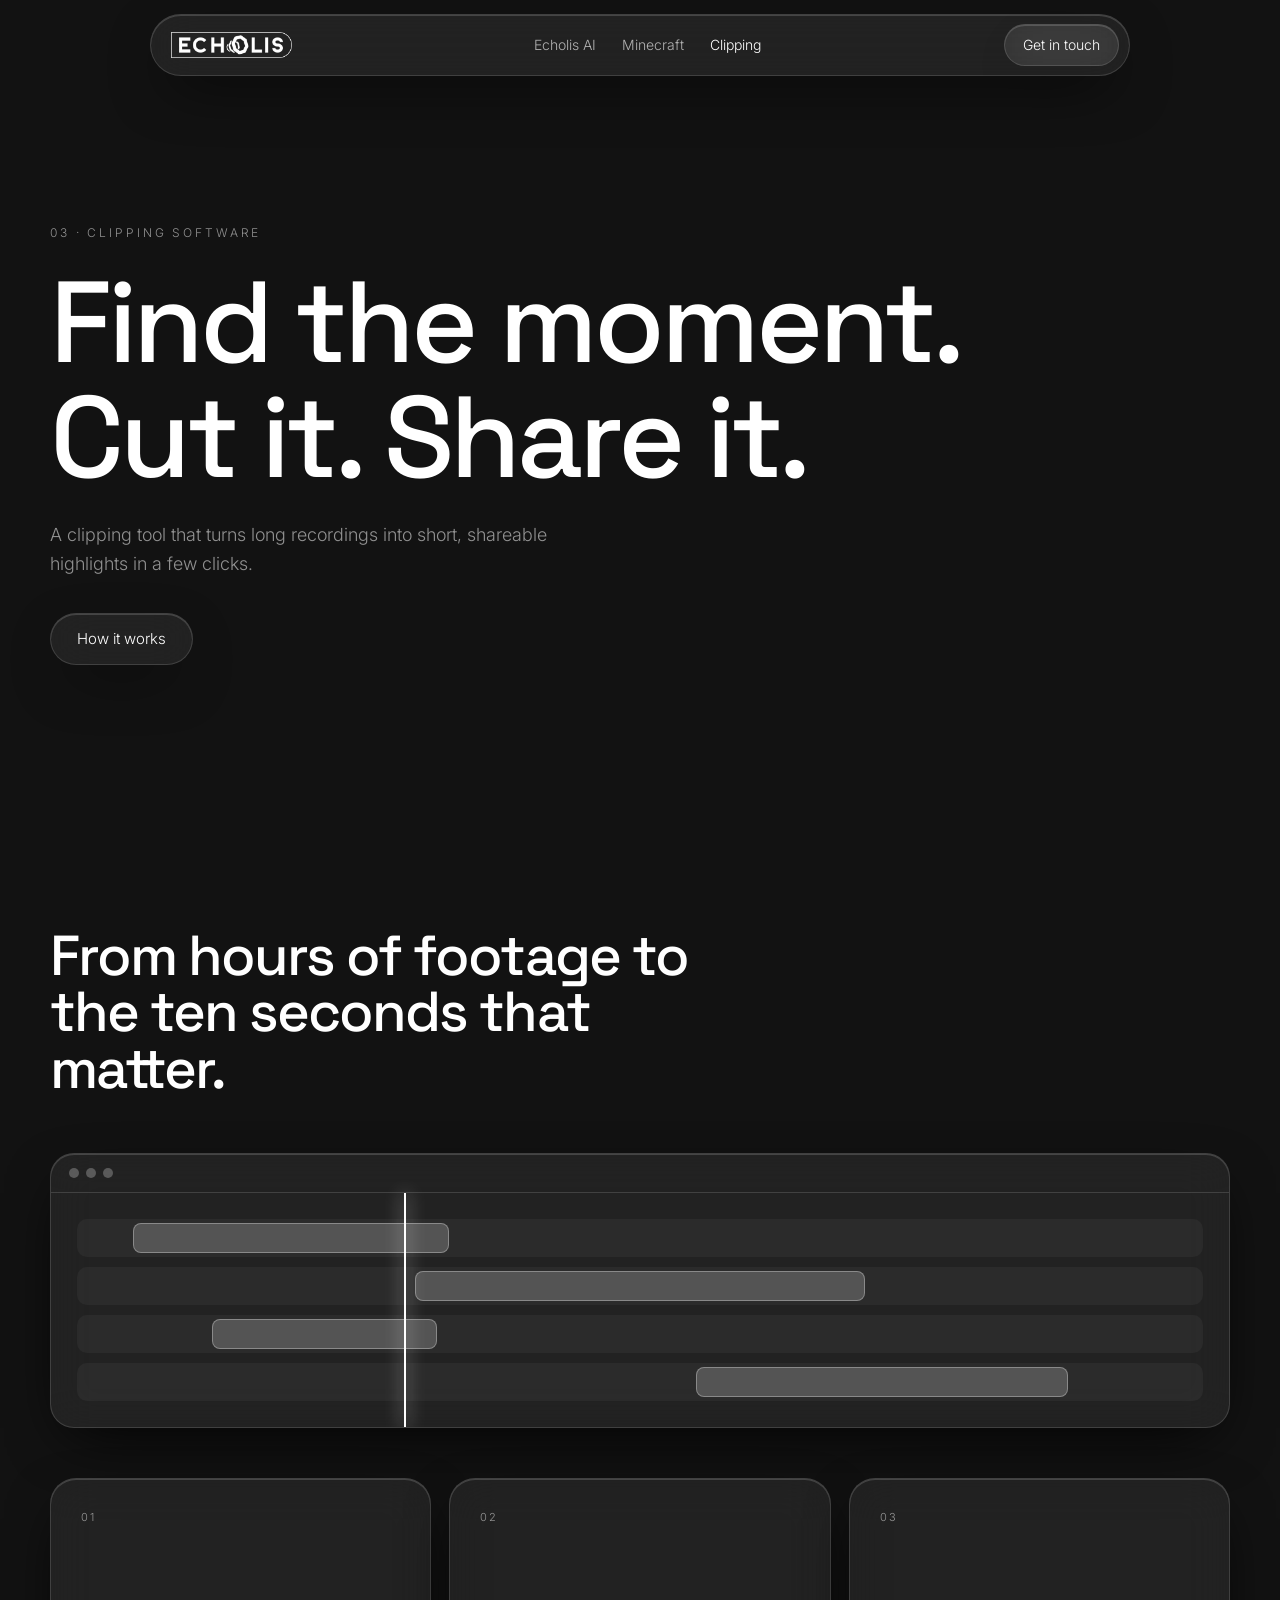
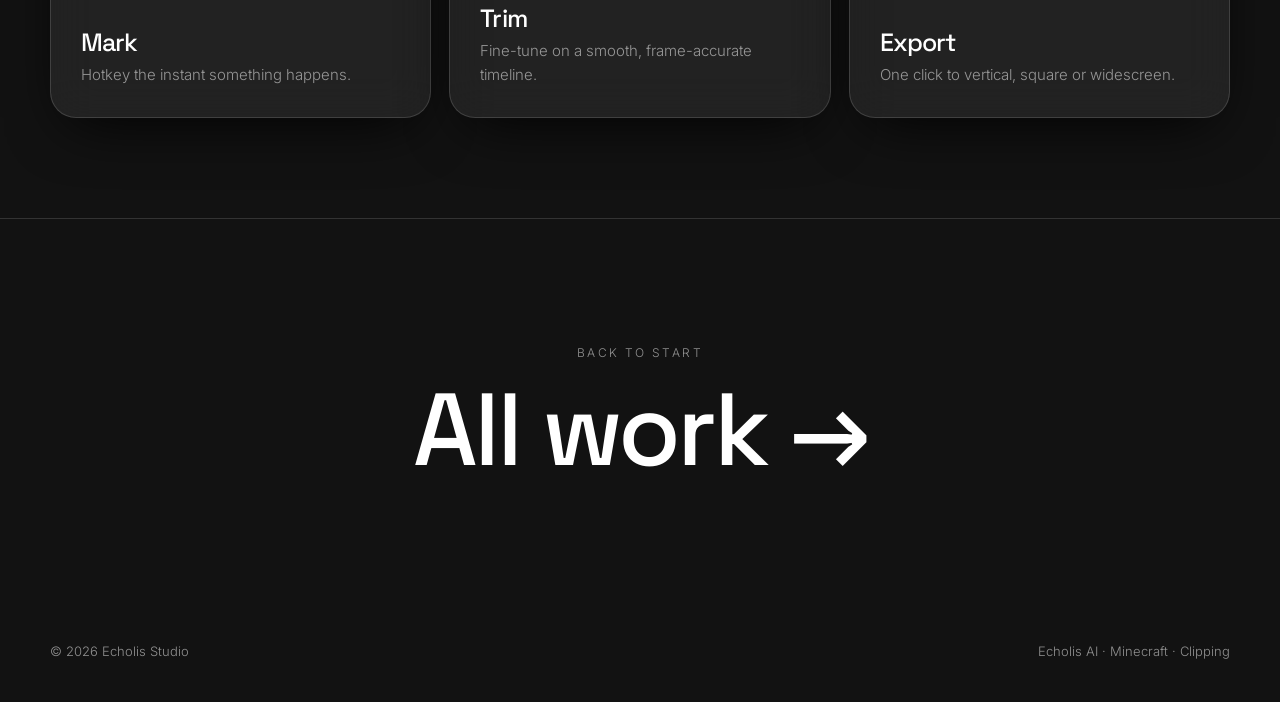
==== clipping.html @ 5224622c "my website" ====
<!DOCTYPE html><html lang="en"><head><meta charset="utf-8"><meta name="viewport" content="width=device-width,initial-scale=1">
<title>Clipping - Echolis Studio</title><link rel="icon" href="assets/logo-mark.png">
<link href="https://fonts.googleapis.com/css2?family=Space+Grotesk:wght@400;500;700&family=Inter:wght@300;400&display=swap" rel="stylesheet">
<link rel="stylesheet" href="style.css"></head><body>
<div class="bg"></div><div class="bg2"></div><div id="halo"></div>
<nav class="nav glass"><a class="lg" href="index.html"><img src="assets/logo-text.png" alt="Echolis"></a><ul><li><a href="echolis-ai.html">Echolis AI</a></li><li><a href="minecraft.html">Minecraft</a></li><li><a href="clipping.html" class=on>Clipping</a></li></ul><a class="btn glass sm" href="mailto:hello@echolis.studio">Get in touch</a></nav>
<header class="hero"><div class="curtain"></div><div class="wrap"><div class="eyebrow rise">03 &middot; Clipping software</div><h1 class="rise" style="--d:.15s">Find the moment.<br>Cut it. Share it.</h1><p class="rise" style="--d:.3s">A clipping tool that turns long recordings into short, shareable highlights in a few clicks.</p><a class="btn glass" href="#how">How it works</a></div></header>
<section class="sec" id="how"><div class="wrap"><div class="reveal"><h2>From hours of footage to the ten seconds that matter.</h2></div>
<div class="mock glass reveal"><div class="bar"><i></i><i></i><i></i></div><div class="tl" style="position:relative"><div><span style="left:5%;width:28%;--s:30px"></span></div><div><span style="left:30%;width:40%;--s:-24px"></span></div><div><span style="left:12%;width:20%;--s:60px"></span></div><div><span style="left:55%;width:33%;--s:-40px"></span></div><i class="ph"></i></div></div>
<div class="grid"><article class="card glass reveal"><span class="tag">01</span><div><h3>Mark</h3><p>Hotkey the instant something happens.</p></div></article>
<article class="card glass reveal"><span class="tag">02</span><div><h3>Trim</h3><p>Fine-tune on a smooth, frame-accurate timeline.</p></div></article>
<article class="card glass reveal"><span class="tag">03</span><div><h3>Export</h3><p>One click to vertical, square or widescreen.</p></div></article></div></div></section><a class="next" href="index.html"><small>Back to start</small><h2>All work &rarr;</h2></a>
<footer><div class="wrap"><span>&copy; 2026 Echolis Studio</span><span>Echolis AI &middot; Minecraft &middot; Clipping</span></div></footer>
<script src="script.js"></script></body></html>
---- style.css ----
/* Echolis Studio - shared styles. Glass = translucent fill + blur + 1px light border. */
:root{--bg:#121212;--ink:#fff;--dim:rgba(229,229,229,.6);--glass:rgba(255,255,255,.07);--edge:rgba(255,255,255,.14);--ease:cubic-bezier(.2,.8,.2,1);--blur:22px;
--display:'Space Grotesk',system-ui,sans-serif;--body:'Inter',system-ui,sans-serif}
*{box-sizing:border-box}html{scroll-behavior:smooth;background:var(--bg)}
body{margin:0;background:var(--bg);color:var(--ink);font:300 16px/1.6 var(--body);overflow-x:hidden;animation:pg .8s var(--ease)}
@keyframes pg{from{opacity:0;transform:scale(.985)}}
body.leaving{opacity:0;transform:scale(1.01);transition:.45s var(--ease)}
a{color:inherit;text-decoration:none}h1,h2,h3{font-family:var(--display);font-weight:500;letter-spacing:-.035em;line-height:1;margin:0}
.wrap{width:min(1180px,100% - 48px);margin:auto}
/* BACKGROUNDS: your liquid image drifts slowly (Ken Burns); darkened by overlay so white type stays crisp */
.bg{position:fixed;inset:-6%;z-index:-2;background:url(assets/bg-liquid.jpg) center/cover;filter:grayscale(1) brightness(.34) contrast(1.15);animation:drift 38s ease-in-out infinite alternate}
@keyframes drift{to{transform:scale(1.14) translate(-2.5%,1.5%) rotate(1.2deg)}}
.bg2{position:fixed;inset:0;z-index:-1;background:radial-gradient(70% 55% at 50% 0%,transparent,rgba(18,18,18,.75)),linear-gradient(transparent 55%,var(--bg))}
/* curtain image: used as a parallax panel behind project heroes */
.curtain{position:absolute;inset:0;background:url(assets/bg-curtain.jpg) center/cover;filter:brightness(.42);transform:translateY(var(--py,0px)) scale(1.15);z-index:-1;mask-image:linear-gradient(#000 60%,transparent)}
.glass{background:var(--glass);border:1px solid var(--edge);box-shadow:0 20px 60px -20px #000,inset 0 1px 0 rgba(255,255,255,.16);backdrop-filter:blur(var(--blur)) saturate(140%);-webkit-backdrop-filter:blur(var(--blur)) saturate(140%)}
.nav{position:fixed;z-index:50;top:14px;left:50%;transform:translateX(-50%);width:min(980px,100% - 24px);border-radius:999px;display:flex;align-items:center;justify-content:space-between;padding:9px 10px 9px 20px;transition:width .7s var(--ease)}
.nav.compact{width:min(560px,100% - 24px)}
.nav img{height:26px;display:block;transition:transform .6s var(--ease)}.nav a.lg:hover img{transform:scale(1.1) rotate(-6deg)}
.nav ul{display:flex;gap:26px;list-style:none;margin:0;padding:0;font-size:14px}.nav ul a{opacity:.65;transition:.3s}.nav ul a:hover,.nav ul a.on{opacity:1}
.btn{display:inline-flex;gap:10px;align-items:center;padding:13px 26px;border-radius:999px;font-size:15px;position:relative;overflow:hidden;transition:transform .45s var(--ease),background .4s,border-color .4s}
.btn::before{content:"";position:absolute;inset:0;background:linear-gradient(110deg,transparent 30%,rgba(255,255,255,.28) 50%,transparent 70%);transform:translateX(-120%);transition:transform .8s var(--ease)}
.btn:hover{transform:scale(1.045);background:rgba(255,255,255,.14);border-color:rgba(255,255,255,.4)}.btn:hover::before{transform:translateX(120%)}.btn.sm{padding:9px 18px;font-size:14px}
.hero{min-height:92svh;display:flex;align-items:flex-end;padding:140px 0 80px;position:relative;overflow:hidden}
.eyebrow{font-size:12px;letter-spacing:.24em;text-transform:uppercase;color:var(--dim);margin-bottom:22px}
.hero h1{font-size:clamp(48px,9vw,132px)}.hero p{max-width:520px;color:var(--dim);font-size:18px;margin:26px 0 34px}
.rise{opacity:0;transform:translateY(26px);animation:rise 1.1s var(--ease) forwards;animation-delay:var(--d,0s)}@keyframes rise{to{opacity:1;transform:none}}
.reveal{opacity:0;transform:translateY(44px);transition:1s var(--ease)}.reveal.in{opacity:1;transform:none}
.sec{padding:100px 0}.sec h2{font-size:clamp(32px,4.4vw,60px);max-width:720px}.lead{color:var(--dim);max-width:520px;margin:20px 0 0}
/* index: big chapter rows */
.row{display:grid;grid-template-columns:90px 1fr auto;align-items:center;gap:24px;padding:38px 8px;border-top:1px solid var(--edge);transition:padding .6s var(--ease),background .4s}
.row:last-child{border-bottom:1px solid var(--edge)}.row:hover{padding-left:30px;background:rgba(255,255,255,.05)}
.row b{font:400 13px var(--display);letter-spacing:.2em;color:var(--dim)}.row h3{font-size:clamp(30px,5vw,68px)}.row span{color:var(--dim);font-size:14px;max-width:260px;text-align:right}
.row i{font-style:normal;transition:transform .5s var(--ease);display:inline-block;margin-left:14px}.row:hover i{transform:translateX(10px)}
.grid{display:grid;grid-template-columns:repeat(12,1fr);gap:18px;margin-top:50px}
.card{grid-column:span 4;border-radius:26px;padding:30px;min-height:240px;display:flex;flex-direction:column;justify-content:space-between;transition:transform .35s var(--ease),border-color .4s;position:relative;overflow:hidden}
.card.w6{grid-column:span 6}.card.w8{grid-column:span 8}.card:hover{border-color:rgba(255,255,255,.32)}
.card::after{content:"";position:absolute;inset:0;background:radial-gradient(260px circle at var(--mx,50%) var(--my,0),rgba(255,255,255,.13),transparent 60%);opacity:0;transition:.4s;pointer-events:none}.card:hover::after{opacity:1}
.card h3{font-size:25px;margin-bottom:8px}.card p{margin:0;color:var(--dim);font-size:15px}.tag{font-size:11px;letter-spacing:.18em;text-transform:uppercase;color:var(--dim)}
.pill{display:inline-block;padding:5px 12px;border-radius:99px;border:1px solid var(--edge);font-size:12px;margin:14px 6px 0 0;color:var(--dim)}
/* mock windows */
.mock{border-radius:24px;overflow:hidden;margin-top:56px}.mock .bar{display:flex;gap:7px;padding:14px 18px;border-bottom:1px solid var(--edge)}.mock .bar i{width:10px;height:10px;border-radius:50%;background:rgba(255,255,255,.25)}
.eq{display:flex;gap:7px;align-items:center;justify-content:center;height:140px}.eq b{width:8px;border-radius:6px;background:#fff;height:20%;animation:eq 1.5s ease-in-out infinite}@keyframes eq{50%{height:100%}}
.orb{width:210px;height:210px;border-radius:50%;margin:50px auto;position:relative;background:radial-gradient(circle at 35% 30%,#fff,#777 40%,#111 75%);box-shadow:0 0 90px rgba(255,255,255,.25);animation:pulse 4s ease-in-out infinite}
.orb::before,.orb::after{content:"";position:absolute;inset:-18px;border-radius:50%;border:1px solid rgba(255,255,255,.25);animation:ring 4s linear infinite}.orb::after{inset:-40px;animation-delay:-2s;opacity:.6}
@keyframes pulse{50%{transform:scale(1.06)}}@keyframes ring{to{transform:rotate(360deg) scale(1.04)}}
.tl{padding:26px;display:grid;gap:10px}.tl div{height:38px;border-radius:10px;position:relative;background:rgba(255,255,255,.04)}
.tl span{position:absolute;top:4px;bottom:4px;border-radius:8px;background:rgba(255,255,255,.2);border:1px solid rgba(255,255,255,.3);animation:slide 6s ease-in-out infinite alternate}@keyframes slide{to{transform:translateX(var(--s,20px))}}
.ph{position:absolute;top:0;bottom:0;width:2px;background:#fff;left:30%;box-shadow:0 0 18px #fff;animation:ph 7s linear infinite}@keyframes ph{from{left:2%}to{left:96%}}
.next{display:block;text-align:center;padding:120px 0;border-top:1px solid var(--edge)}.next small{color:var(--dim);letter-spacing:.2em;text-transform:uppercase;font-size:12px}.next h2{font-size:clamp(40px,8vw,120px);margin-top:14px;transition:letter-spacing .7s var(--ease)}.next:hover h2{letter-spacing:-.01em}
footer{padding:40px 0;color:var(--dim);font-size:13px}footer .wrap{display:flex;justify-content:space-between}
#halo{position:fixed;left:0;top:0;width:340px;height:340px;margin:-170px 0 0 -170px;border-radius:50%;pointer-events:none;z-index:-1;background:radial-gradient(circle,rgba(255,255,255,.12),transparent 65%)}
@media(max-width:800px){.nav ul{display:none}.row{grid-template-columns:50px 1fr}.row span{display:none}.card,.card.w6,.card.w8{grid-column:span 12}}
@media(prefers-reduced-motion:reduce){*{animation:none!important;transition:none!important}.rise,.reveal{opacity:1;transform:none}}
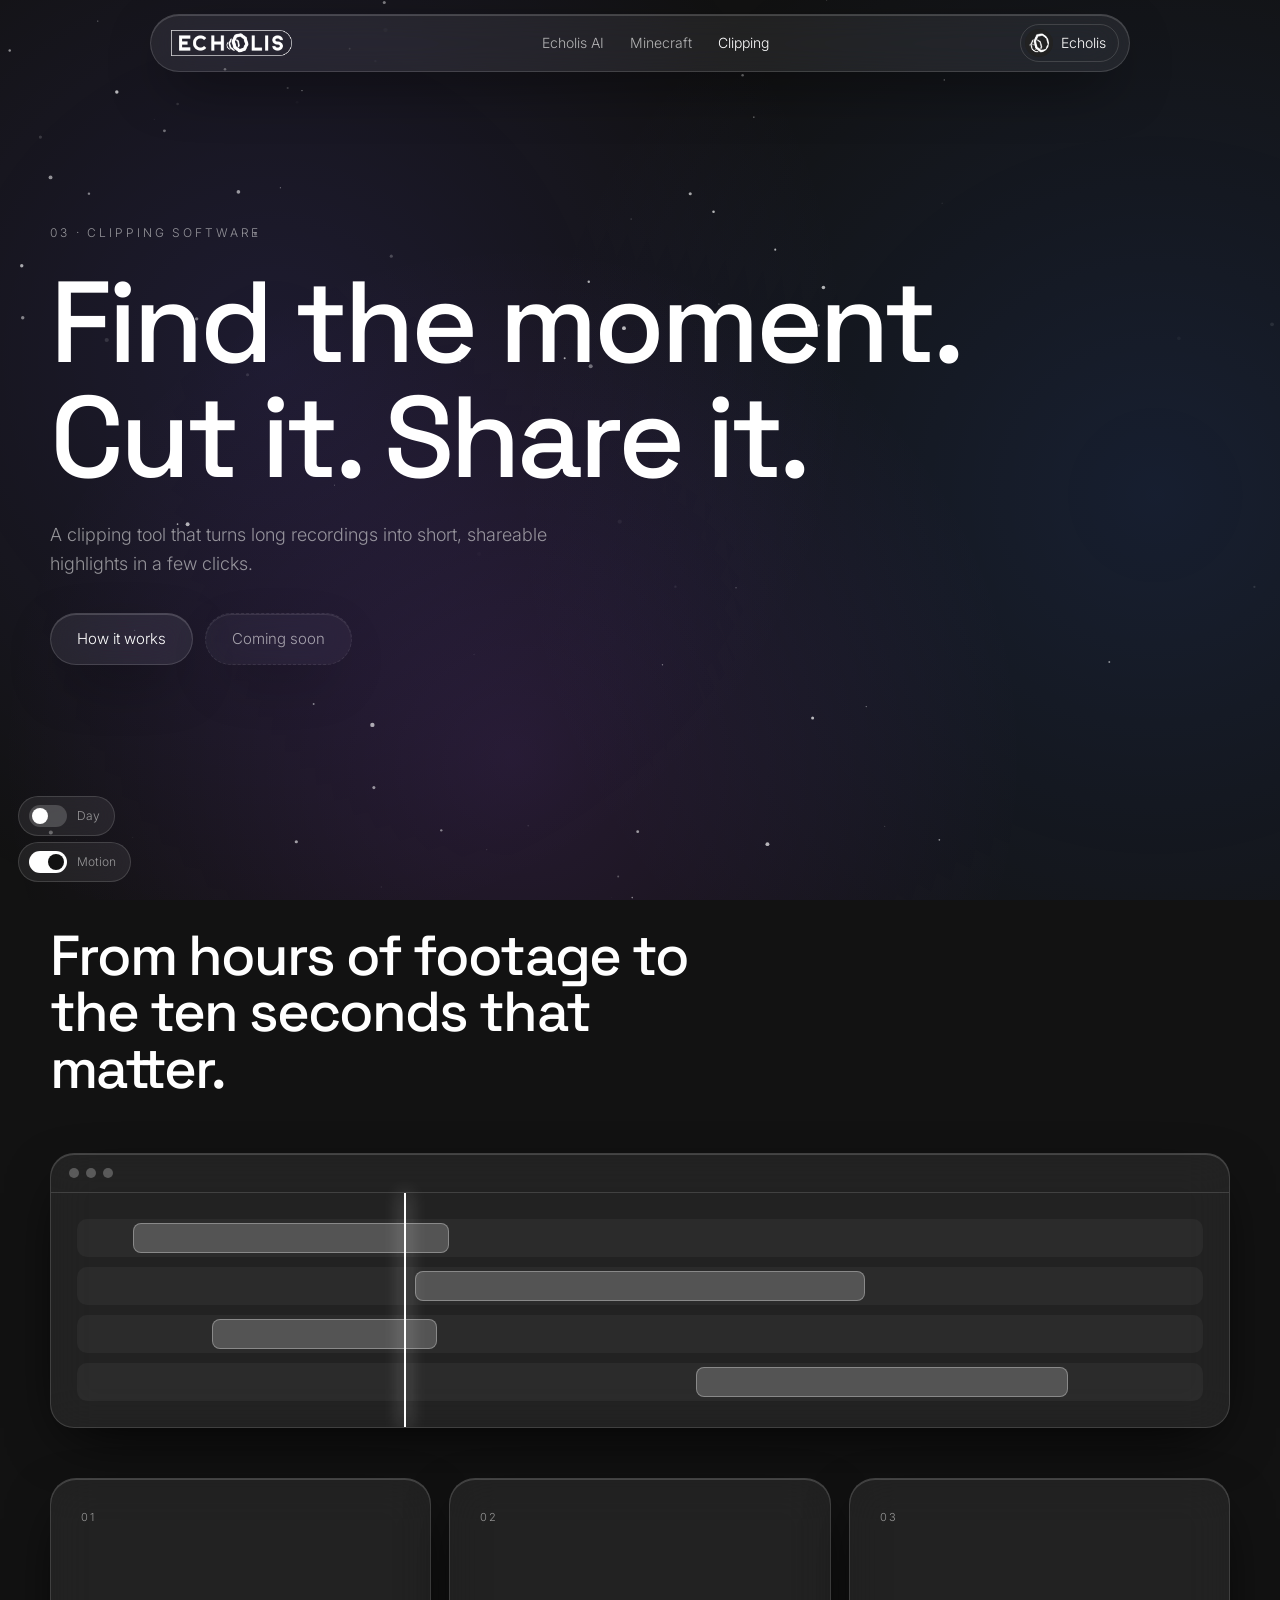
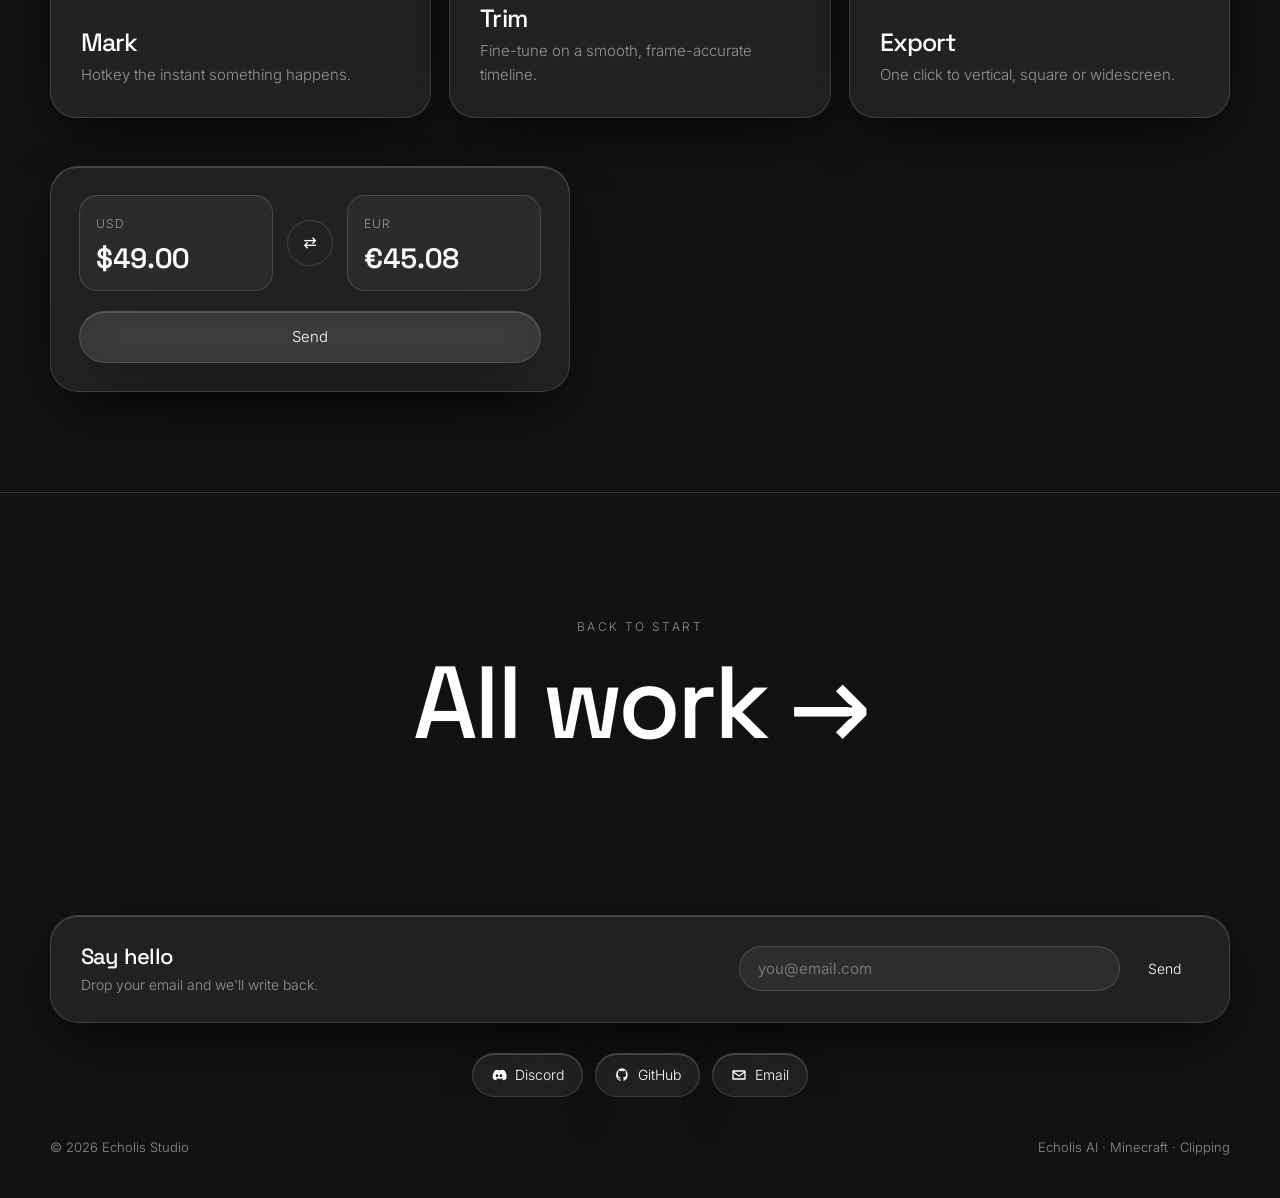
==== commit 5a3c020f: "Reworked website" ====
--- a/clipping.html
+++ b/clipping.html
@@ -1,14 +1,14 @@
-<!DOCTYPE html><html lang="en"><head><meta charset="utf-8"><meta name="viewport" content="width=device-width,initial-scale=1">
+<!DOCTYPE html><html lang="en"><head><script>try{document.documentElement.dataset.theme=localStorage.getItem("ec-theme")||"night"}catch(e){document.documentElement.dataset.theme="night"}</script><meta charset="utf-8"><meta name="viewport" content="width=device-width,initial-scale=1">
 <title>Clipping - Echolis Studio</title><link rel="icon" href="assets/logo-mark.png">
 <link href="https://fonts.googleapis.com/css2?family=Space+Grotesk:wght@400;500;700&family=Inter:wght@300;400&display=swap" rel="stylesheet">
-<link rel="stylesheet" href="style.css"></head><body>
-<div class="bg"></div><div class="bg2"></div><div id="halo"></div>
-<nav class="nav glass"><a class="lg" href="index.html"><img src="assets/logo-text.png" alt="Echolis"></a><ul><li><a href="echolis-ai.html">Echolis AI</a></li><li><a href="minecraft.html">Minecraft</a></li><li><a href="clipping.html" class=on>Clipping</a></li></ul><a class="btn glass sm" href="mailto:hello@echolis.studio">Get in touch</a></nav>
-<header class="hero"><div class="curtain"></div><div class="wrap"><div class="eyebrow rise">03 &middot; Clipping software</div><h1 class="rise" style="--d:.15s">Find the moment.<br>Cut it. Share it.</h1><p class="rise" style="--d:.3s">A clipping tool that turns long recordings into short, shareable highlights in a few clicks.</p><a class="btn glass" href="#how">How it works</a></div></header>
+<link rel="stylesheet" href="style.css"><link rel="stylesheet" href="components.css"></head><body>
+<div class="bg"></div><div class="bg2"></div><div id="halo"></div><canvas id="fx"></canvas>
+<nav class="nav glass"><a class="lg" href="index.html"><img src="assets/logo-text.png" alt="Echolis"></a><ul><li><a href="echolis-ai.html">Echolis AI</a></li><li><a href="minecraft.html">Minecraft</a></li><li><a href="clipping.html" class=on>Clipping</a></li></ul><div class="pd"><button class="glass" aria-haspopup="true"><img src="assets/logo-mark.png" alt=""><span>Echolis</span></button><div class="menu glass"><small>Studio</small><a href="echolis-ai.html">Echolis AI <i>&rarr;</i></a><a href="minecraft.html">Mods &amp; Plugins <i>&rarr;</i></a><a href="clipping.html">Clipping <i>&rarr;</i></a><a href="mailto:hello@echolis.studio">Get in touch <i>&rarr;</i></a></div></div></nav>
+<header class="hero"><div class="curtain"></div><div class="wrap"><div class="eyebrow rise">03 &middot; Clipping software</div><h1 class="rise" style="--d:.15s">Find the moment.<br>Cut it. Share it.</h1><p class="rise" style="--d:.3s">A clipping tool that turns long recordings into short, shareable highlights in a few clicks.</p><a class="btn glass" href="#how">How it works</a><span class="btn glass soon">Coming soon</span></div></header>
 <section class="sec" id="how"><div class="wrap"><div class="reveal"><h2>From hours of footage to the ten seconds that matter.</h2></div>
 <div class="mock glass reveal"><div class="bar"><i></i><i></i><i></i></div><div class="tl" style="position:relative"><div><span style="left:5%;width:28%;--s:30px"></span></div><div><span style="left:30%;width:40%;--s:-24px"></span></div><div><span style="left:12%;width:20%;--s:60px"></span></div><div><span style="left:55%;width:33%;--s:-40px"></span></div><i class="ph"></i></div></div>
 <div class="grid"><article class="card glass reveal"><span class="tag">01</span><div><h3>Mark</h3><p>Hotkey the instant something happens.</p></div></article>
 <article class="card glass reveal"><span class="tag">02</span><div><h3>Trim</h3><p>Fine-tune on a smooth, frame-accurate timeline.</p></div></article>
-<article class="card glass reveal"><span class="tag">03</span><div><h3>Export</h3><p>One click to vertical, square or widescreen.</p></div></article></div></div></section><a class="next" href="index.html"><small>Back to start</small><h2>All work &rarr;</h2></a>
-<footer><div class="wrap"><span>&copy; 2026 Echolis Studio</span><span>Echolis AI &middot; Minecraft &middot; Clipping</span></div></footer>
-<script src="script.js"></script></body></html>+<article class="card glass reveal"><span class="tag">03</span><div><h3>Export</h3><p>One click to vertical, square or widescreen.</p></div></article></div><div class="xfer glass reveal"><div class="row2"><div class="box"><small id="ca">USD</small><b id="a">$0.00</b></div><button class="sw2" aria-label="Swap">&#8644;</button><div class="box"><small id="cb">EUR</small><b id="b">€0.00</b></div></div><a class="btn glass" href="javascript:void 0">Send</a></div></div></section><a class="next" href="index.html"><small>Back to start</small><h2>All work &rarr;</h2></a>
+<section class="mail wrap reveal"><div class="mailbox glass"><div><h3>Say hello</h3><p>Drop your email and we'll write back.</p></div><form id="mf"><input type="email" required placeholder="you@email.com" aria-label="Your email"><button class="btn glass sm">Send</button></form></div></section><div class="socials wrap"><a class="sb glass" href="https://discord.gg/vmqwFnN8Vz" target="_blank" rel="noopener"><svg viewBox="0 0 24 24"><path d="M20 5a17 17 0 0 0-4-1l-.5 1a15 15 0 0 0-5 0L10 4a17 17 0 0 0-4 1C3 9 2 14 3 18a17 17 0 0 0 5 2l1-2a10 10 0 0 1-2-1l.5-.5c3.800 1.700 7.700 1.700 11 0l.5.5a10 10 0 0 1-2 1l1 2a17 17 0 0 0 5-2c1-5 0-9-3-13zM9 15c-1 0-2-1-2-2s1-2 2-2 2 1 2 2-1 2-2 2zm6 0c-1 0-2-1-2-2s1-2 2-2 2 1 2 2-1 2-2 2z"/></svg>Discord</a><a class="sb glass" href="https://github.com/echolisapp" target="_blank" rel="noopener"><svg viewBox="0 0 24 24"><path d="M12 2a10 10 0 0 0-3 19c.5 0 .7-.2.7-.5v-2c-2.800.6-3.400-1.200-3.400-1.200-.5-1.100-1.100-1.400-1.100-1.400-.9-.6.1-.6.1-.6 1 .1 1.500 1 1.500 1 .9 1.500 2.300 1.100 2.800.8.1-.6.3-1.100.6-1.300-2.200-.3-4.600-1.100-4.600-5 0-1.100.4-2 1-2.700-.1-.3-.4-1.300.1-2.700 0 0 .8-.3 2.700 1a9 9 0 0 1 5 0c1.900-1.300 2.700-1 2.700-1 .5 1.400.2 2.400.1 2.700.6.700 1 1.600 1 2.700 0 3.900-2.400 4.700-4.600 5 .4.300.7.900.7 1.800v2.700c0 .3.200.6.700.5A10 10 0 0 0 12 2z"/></svg>GitHub</a><a class="sb glass" href="mailto:hello@echolis.studio"><svg viewBox="0 0 24 24"><path d="M3 5h18a1 1 0 0 1 1 1v12a1 1 0 0 1-1 1H3a1 1 0 0 1-1-1V6a1 1 0 0 1 1-1zm1.500 2L12 12.500 19.500 7zM4 9v8h16V9l-8 5.500z"/></svg>Email</a></div><footer><div class="wrap"><span>&copy; 2026 Echolis Studio</span><span>Echolis AI &middot; Minecraft &middot; Clipping</span></div></footer>
+<div class="sw th" role="switch" aria-checked="false" tabindex="0" onkeydown="if(event.key===' '||event.key==='Enter'){event.preventDefault();this.click()}"><i></i>Day</div><div class="sw" role="switch" aria-checked="true" tabindex="0" onkeydown="if(event.key===' '||event.key==='Enter'){event.preventDefault();this.click()}"><i></i>Motion</div><script src="script.js"></script><script src="components.js"></script></body></html>
--- a/components.css
+++ b/components.css
@@ -0,0 +1,72 @@
+/* Echolis components: bento, dynamic text, glitch, social, switch, profile dropdown, transfer */
+.bento{display:grid;grid-template-columns:repeat(4,1fr);grid-auto-rows:170px;gap:16px;margin-top:48px}
+.bt{position:relative;overflow:hidden;border-radius:24px;padding:24px;display:flex;flex-direction:column;justify-content:flex-end;transition:transform .5s var(--ease),border-color .4s}
+.bt:hover{transform:translateY(-6px);border-color:rgba(255,255,255,.4)}
+.bt::after{content:"";position:absolute;inset:0;background:radial-gradient(260px circle at var(--mx,50%) var(--my,0%),rgba(255,255,255,.12),transparent 60%);opacity:0;transition:opacity .4s;pointer-events:none}.bt:hover::after{opacity:1}
+.bt.w2{grid-column:span 2}.bt.h2{grid-row:span 2}.bt h3{margin:0 0 4px;font:500 20px var(--display)}.bt p{margin:0;color:var(--dim);font-size:14px}
+.bt .big{font:700 54px/1 var(--display);margin-bottom:8px}
+.bt .orb{position:absolute;top:-30px;right:-30px;width:140px;height:140px;border-radius:50%;background:radial-gradient(circle,rgba(255,255,255,.28),transparent 70%);animation:float 6s ease-in-out infinite}
+@keyframes float{50%{transform:translate(-14px,16px) scale(1.1)}}
+@media(max-width:800px){.bento{grid-template-columns:repeat(2,1fr)}}
+.dyn{display:inline-block;min-width:5.5ch;color:#fff;transition:opacity .35s,transform .35s var(--ease),filter .35s}
+.dyn.out{opacity:0;transform:translateY(-14px);filter:blur(6px)}
+.glitch{position:relative;display:inline-block}
+.glitch::before,.glitch::after{content:attr(data-t);position:absolute;inset:0;opacity:0;pointer-events:none}
+.glitch::before{color:#9ef;transform:translate(-2px,0);clip-path:inset(0 0 55% 0)}.glitch::after{color:#f9a;transform:translate(2px,0);clip-path:inset(55% 0 0 0)}
+.glitch:hover::before,.glitch:hover::after,.glitch.go::before,.glitch.go::after{opacity:.8;animation:gl .35s steps(2) infinite}
+@keyframes gl{25%{transform:translate(3px,-2px)}50%{transform:translate(-3px,2px)}75%{transform:translate(2px,1px)}}
+.socials{display:flex;gap:12px;justify-content:center;padding:30px 0 0;flex-wrap:wrap}
+.sb{display:inline-flex;align-items:center;gap:8px;padding:10px 18px;border-radius:999px;font-size:14px;overflow:hidden;transition:transform .4s var(--ease),background .3s}
+.sb svg{width:16px;height:16px;fill:currentColor;transition:transform .4s var(--ease)}
+.sb:hover{transform:translateY(-3px);background:#fff;color:#111}.sb:hover svg{transform:rotate(-12deg) scale(1.2)}
+.sw{position:fixed;left:18px;bottom:18px;z-index:60;display:flex;align-items:center;gap:10px;padding:8px 14px 8px 10px;border-radius:999px;font-size:12px;color:var(--dim);cursor:pointer;border:1px solid var(--edge);background:var(--glass);backdrop-filter:blur(18px)}
+.sw i{width:38px;height:22px;border-radius:99px;background:rgba(255,255,255,.18);position:relative;transition:background .35s}
+.sw i::after{content:"";position:absolute;top:3px;left:3px;width:16px;height:16px;border-radius:50%;background:#fff;transition:transform .45s cubic-bezier(.5,1.6,.4,1)}
+.sw[aria-checked=true] i{background:#fff}.sw[aria-checked=true] i::after{transform:translateX(16px);background:#121212}
+body.calm *,body.calm *::before,body.calm *::after{animation-duration:0s!important;transition-duration:.01s!important}body.calm #halo{display:none}
+.pd{position:relative}.pd>button{all:unset;cursor:pointer;display:flex;align-items:center;gap:8px;padding:4px 12px 4px 4px;border-radius:999px;border:1px solid var(--edge);font-size:14px;transition:background .3s}
+.pd>button:hover{background:rgba(255,255,255,.12)}.pd img{width:28px;height:28px;border-radius:50%;object-fit:cover;background:#222;padding:4px}
+.pd .menu{position:absolute;right:0;top:calc(100% + 12px);min-width:220px;border-radius:20px;padding:8px;opacity:0;transform:translateY(-8px) scale(.96);transform-origin:top right;pointer-events:none;transition:.35s var(--ease);background:rgba(24,24,24,.92)}
+.pd.open .menu{opacity:1;transform:none;pointer-events:auto}.pd .menu small{display:block;padding:10px 12px 6px;color:var(--dim)}
+.pd .menu a{display:flex;justify-content:space-between;padding:10px 12px;border-radius:12px;font-size:14px;opacity:.8;transition:.25s}.pd .menu a:hover{background:rgba(255,255,255,.1);opacity:1;padding-left:18px}
+.xfer{margin-top:48px;border-radius:28px;padding:28px;max-width:520px}
+.xfer .row2{display:flex;align-items:center;gap:14px}.xfer .box{flex:1;border:1px solid var(--edge);border-radius:18px;padding:14px 16px;background:rgba(255,255,255,.04)}
+.xfer small{color:var(--dim);font-size:12px;letter-spacing:.1em}.xfer b{display:block;font:600 28px var(--display);margin-top:4px;font-variant-numeric:tabular-nums}
+.xfer .sw2{all:unset;cursor:pointer;width:44px;height:44px;border-radius:50%;border:1px solid var(--edge);display:grid;place-items:center;transition:transform .6s var(--ease),background .3s}.xfer .sw2:hover{background:rgba(255,255,255,.14)}
+.xfer .btn{margin-top:20px;width:100%;justify-content:center}.xfer .btn.done{background:#fff;color:#111}
+/* animated bg, theme, email */
+#fx{position:fixed;inset:0;width:100%;height:100%;pointer-events:none}
+.sw.th{bottom:64px}
+html[data-theme=day]{--bg:#eceff7;--ink:#14141c;--dim:rgba(20,20,28,.62);--glass:rgba(255,255,255,.62);--edge:rgba(20,20,40,.14)}
+html[data-theme=day] body{background:var(--bg);color:var(--ink)}
+html[data-theme=day] h1,html[data-theme=day] h2,html[data-theme=day] h3,html[data-theme=day] b,html[data-theme=day] .dyn{color:var(--ink)}
+html[data-theme=day] .bg{filter:grayscale(1) invert(1) brightness(1.05) opacity(.22)}
+html[data-theme=day] .bg2{background:radial-gradient(70% 55% at 50% 0%,transparent,rgba(236,239,247,.8)),linear-gradient(transparent 55%,var(--bg))}
+html[data-theme=day] .nav .lg img{filter:invert(1)}
+html[data-theme=day] .glass{box-shadow:0 20px 50px -24px rgba(30,30,70,.35),inset 0 1px 0 #fff}
+html[data-theme=day] .sb:hover,html[data-theme=day] .btn.done{background:#14141c;color:#fff}
+html[data-theme=day] .sw i::after{background:#fff}html[data-theme=day] .sw[aria-checked=true] i{background:#14141c}
+html[data-theme=day] .bt .orb{background:radial-gradient(circle,rgba(255,180,60,.45),transparent 70%)}
+body,.glass{transition:background .6s,color .6s,border-color .6s}
+.mail{padding:40px 0 0}.mailbox{border-radius:28px;padding:26px 30px;display:flex;gap:24px;align-items:center;justify-content:space-between;flex-wrap:wrap}
+.mailbox h3{margin:0 0 4px;font:500 22px var(--display)}.mailbox p{margin:0;color:var(--dim);font-size:14px}
+.mailbox form{display:flex;gap:10px;flex:1;min-width:260px;max-width:460px}
+.mailbox input{flex:1;min-width:0;padding:12px 18px;border-radius:999px;border:1px solid var(--edge);background:rgba(255,255,255,.06);color:var(--ink);font:15px var(--body);outline:none;transition:border-color .3s,box-shadow .3s}
+.mailbox input:focus{border-color:var(--ink);box-shadow:0 0 0 4px rgba(150,150,255,.18)}
+.mailbox button{all:unset;cursor:pointer}.mailbox .btn{white-space:nowrap}.mailbox .ok{background:var(--ink);color:var(--bg)}
+.pg{display:none}.pg.on{display:block}
+/* downloads, soon, team */
+.hero .btn+.btn{margin-left:12px}.btn.dl{background:var(--ink);color:var(--bg)}.btn.dl:hover{background:var(--ink);transform:scale(1.06)}
+.btn.dl svg{width:16px;height:16px;fill:currentColor;animation:bob 1.8s ease-in-out infinite}@keyframes bob{50%{transform:translateY(3px)}}
+.btn.soon{opacity:.6;cursor:default;pointer-events:none;border-style:dashed}.btn.soon::before{display:none}
+.team{padding:70px 0 0}.tgrid{display:grid;grid-template-columns:repeat(auto-fit,minmax(300px,1fr));gap:16px;margin-top:28px}
+.tc{border-radius:26px;padding:22px;display:flex;flex-direction:column;gap:16px;transition:transform .5s var(--ease)}.tc:hover{transform:translateY(-5px)}
+.tc .top{display:flex;align-items:center;gap:14px}.av{position:relative;width:54px;height:54px;flex:none}
+.av img,.av span{width:100%;height:100%;border-radius:50%;object-fit:cover;display:grid;place-items:center;background:linear-gradient(135deg,#6a5cff,#b05cff);font:600 22px var(--display);color:#fff}
+.av i{position:absolute;right:-2px;bottom:-2px;width:16px;height:16px;border-radius:50%;background:#747f8d;border:3px solid var(--bg);transition:background .4s}
+.av i.online{background:#23a55a;box-shadow:0 0 10px #23a55a}.av i.idle{background:#f0b232}.av i.dnd{background:#f23f43}
+.tc h3{margin:0;font:600 18px var(--display)}.tc .st{font-size:13px;color:var(--dim)}
+.tc .act{border:1px solid var(--edge);border-radius:16px;padding:12px 14px;font-size:14px;background:rgba(255,255,255,.04);min-height:46px}
+.tc .act small{display:block;color:var(--dim);font-size:11px;letter-spacing:.12em;text-transform:uppercase;margin-bottom:2px}
+.cp{all:unset;cursor:pointer;display:flex;align-items:center;justify-content:space-between;gap:10px;padding:10px 14px;border-radius:999px;border:1px solid var(--edge);font-size:14px;transition:background .3s,transform .3s}
+.cp:hover{background:rgba(255,255,255,.12)}.cp:active{transform:scale(.97)}.cp.ok{background:var(--ink);color:var(--bg)}
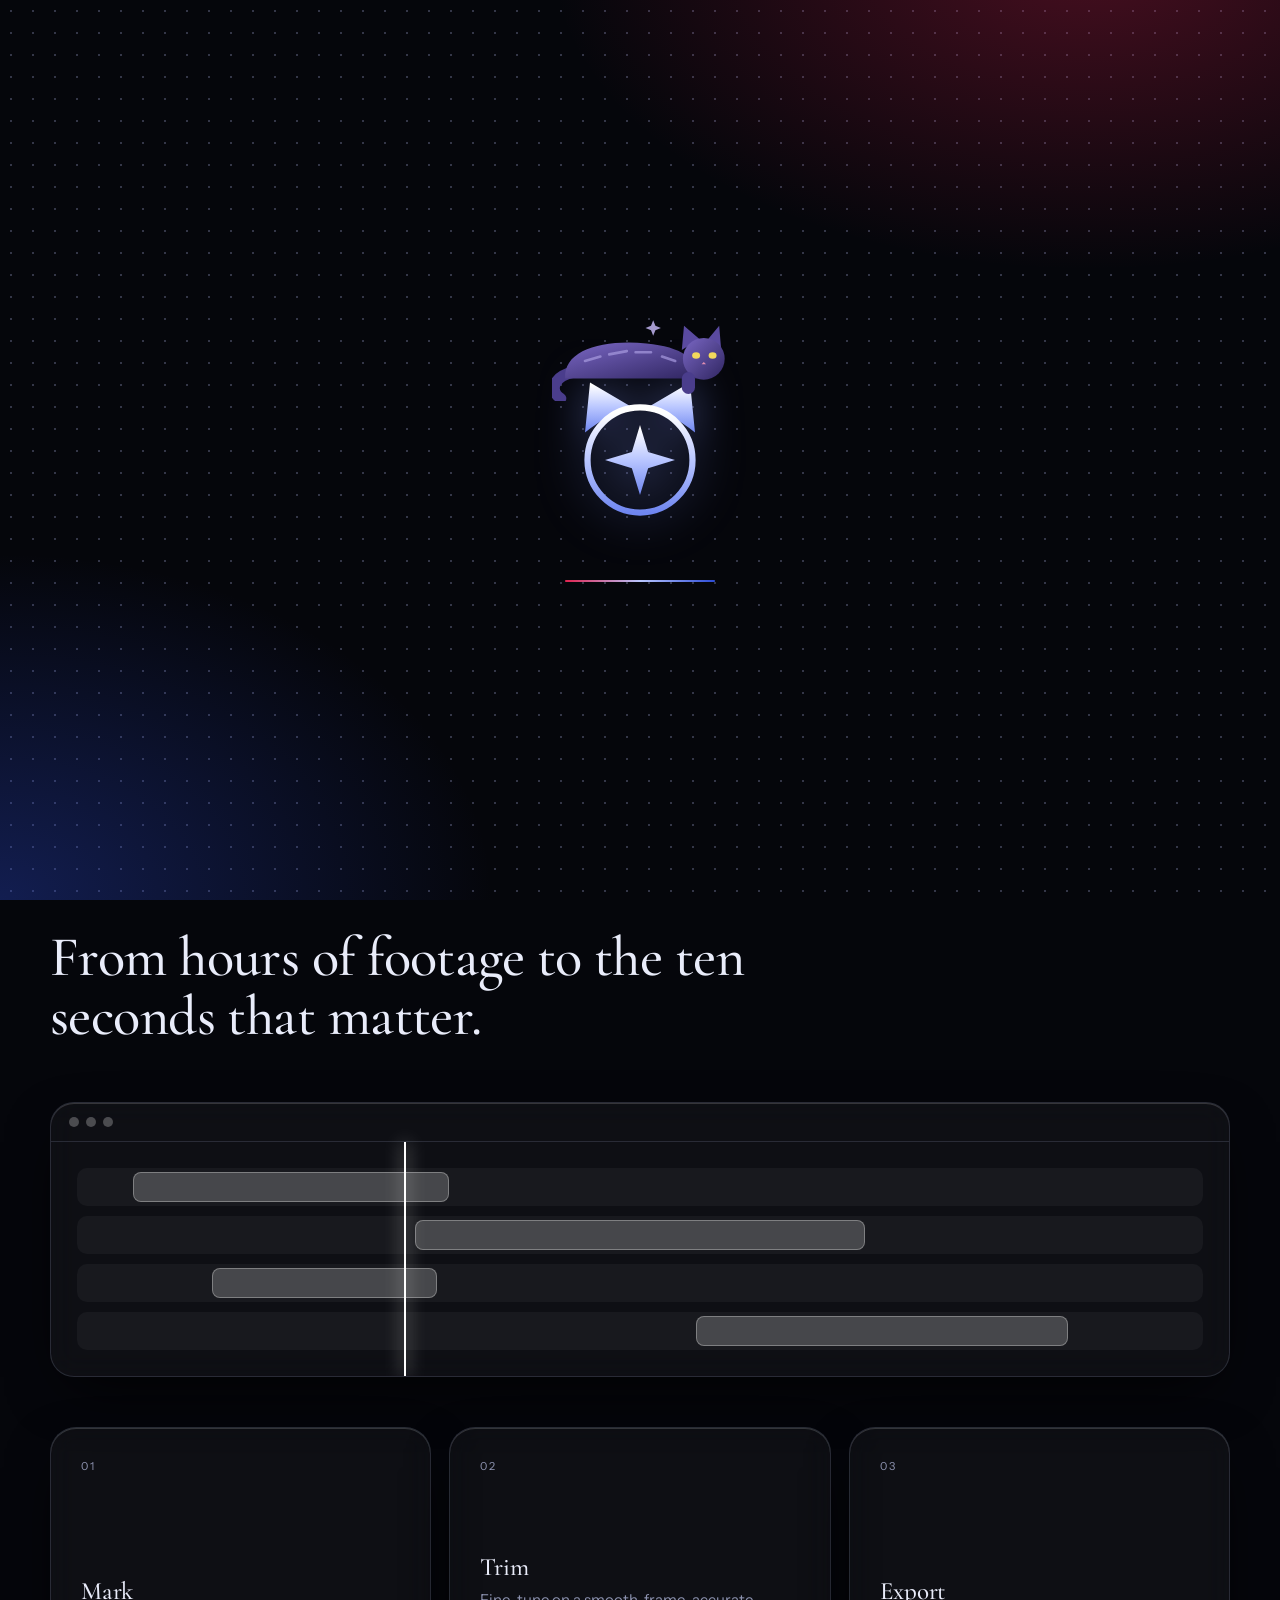
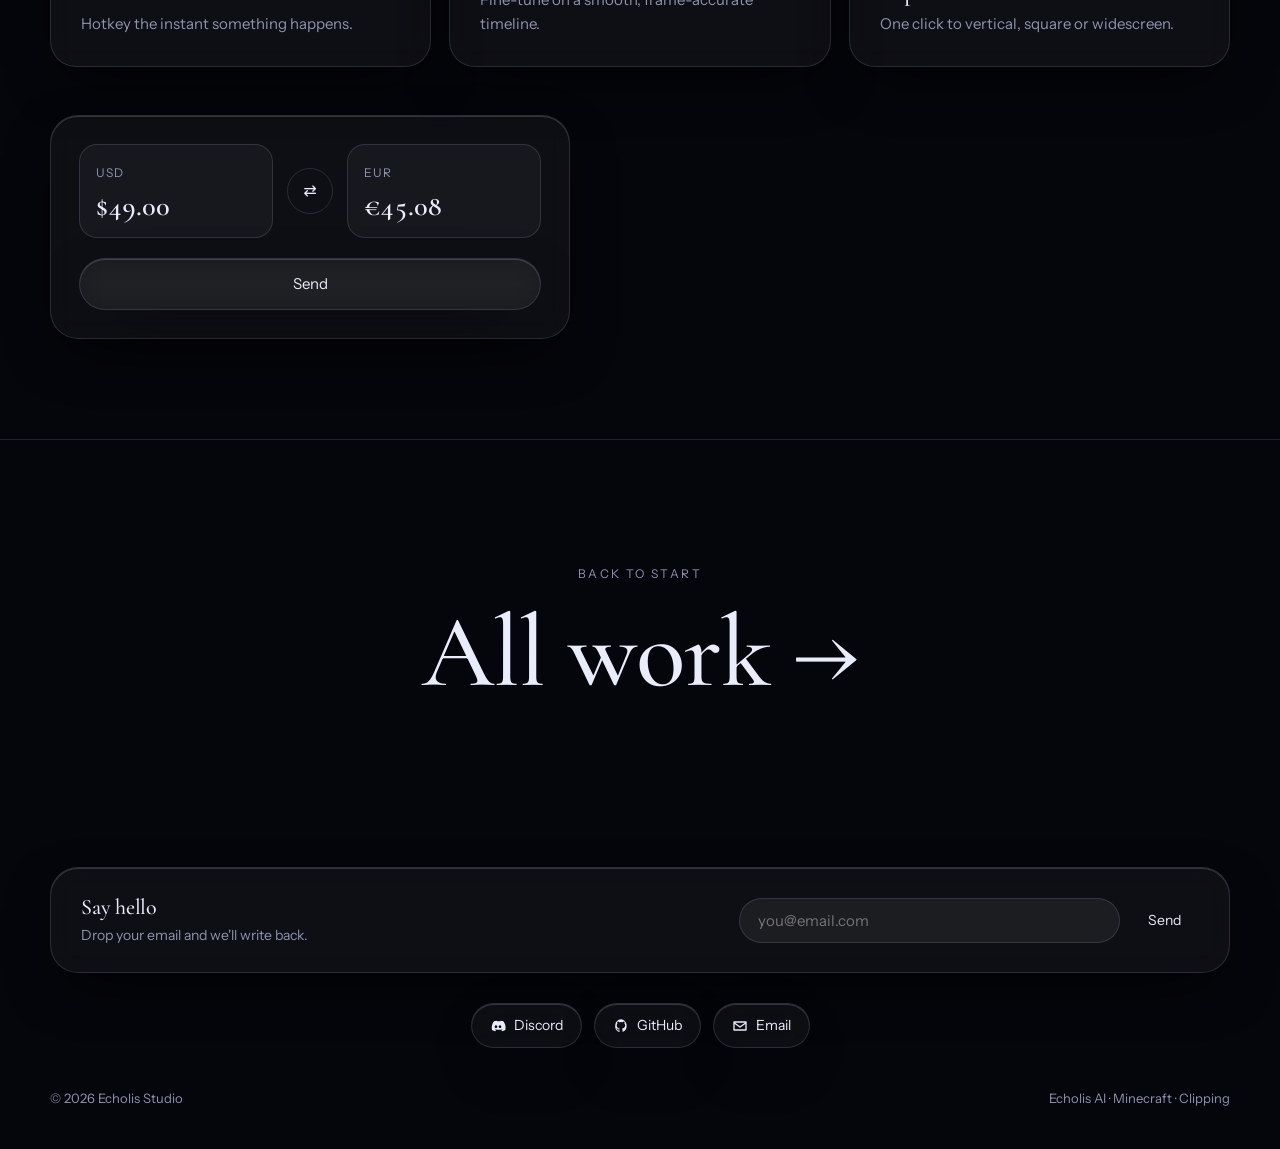
==== commit cb063752: "new echolis website" ====
--- a/clipping.html
+++ b/clipping.html
@@ -1,9 +1,9 @@
 <!DOCTYPE html><html lang="en"><head><script>try{document.documentElement.dataset.theme=localStorage.getItem("ec-theme")||"night"}catch(e){document.documentElement.dataset.theme="night"}</script><meta charset="utf-8"><meta name="viewport" content="width=device-width,initial-scale=1">
-<title>Clipping - Echolis Studio</title><link rel="icon" href="assets/logo-mark.png">
+<title>Clipping - Echolis Studio</title><link rel="icon" href="assets/logo-mark.svg">
 <link href="https://fonts.googleapis.com/css2?family=Space+Grotesk:wght@400;500;700&family=Inter:wght@300;400&display=swap" rel="stylesheet">
-<link rel="stylesheet" href="style.css"><link rel="stylesheet" href="components.css"></head><body>
+<link rel="stylesheet" href="style.css"><link rel="stylesheet" href="components.css"><link rel="stylesheet" href="echolis-brand.css"><script src="echolis-brand.js"></script></head><body>
 <div class="bg"></div><div class="bg2"></div><div id="halo"></div><canvas id="fx"></canvas>
-<nav class="nav glass"><a class="lg" href="index.html"><img src="assets/logo-text.png" alt="Echolis"></a><ul><li><a href="echolis-ai.html">Echolis AI</a></li><li><a href="minecraft.html">Minecraft</a></li><li><a href="clipping.html" class=on>Clipping</a></li></ul><div class="pd"><button class="glass" aria-haspopup="true"><img src="assets/logo-mark.png" alt=""><span>Echolis</span></button><div class="menu glass"><small>Studio</small><a href="echolis-ai.html">Echolis AI <i>&rarr;</i></a><a href="minecraft.html">Mods &amp; Plugins <i>&rarr;</i></a><a href="clipping.html">Clipping <i>&rarr;</i></a><a href="mailto:hello@echolis.studio">Get in touch <i>&rarr;</i></a></div></div></nav>
+<nav class="nav glass"><a class="lg" href="index.html"><img src="assets/logo-mark.svg" alt=""><span>ECHOLIS</span></a><ul><li><a href="echolis-ai.html">Echolis AI</a></li><li><a href="minecraft.html">Minecraft</a></li><li><a href="clipping.html" class=on>Clipping</a></li></ul><div class="pd"><button class="glass" aria-haspopup="true"><img src="assets/logo-mark.svg" alt=""><span>Echolis</span></button><div class="menu glass"><small>Studio</small><a href="echolis-ai.html">Echolis AI <i>&rarr;</i></a><a href="minecraft.html">Mods &amp; Plugins <i>&rarr;</i></a><a href="clipping.html">Clipping <i>&rarr;</i></a><a href="mailto:hello@echolis.studio">Get in touch <i>&rarr;</i></a></div></div></nav>
 <header class="hero"><div class="curtain"></div><div class="wrap"><div class="eyebrow rise">03 &middot; Clipping software</div><h1 class="rise" style="--d:.15s">Find the moment.<br>Cut it. Share it.</h1><p class="rise" style="--d:.3s">A clipping tool that turns long recordings into short, shareable highlights in a few clicks.</p><a class="btn glass" href="#how">How it works</a><span class="btn glass soon">Coming soon</span></div></header>
 <section class="sec" id="how"><div class="wrap"><div class="reveal"><h2>From hours of footage to the ten seconds that matter.</h2></div>
 <div class="mock glass reveal"><div class="bar"><i></i><i></i><i></i></div><div class="tl" style="position:relative"><div><span style="left:5%;width:28%;--s:30px"></span></div><div><span style="left:30%;width:40%;--s:-24px"></span></div><div><span style="left:12%;width:20%;--s:60px"></span></div><div><span style="left:55%;width:33%;--s:-40px"></span></div><i class="ph"></i></div></div>
--- a/echolis-brand.css
+++ b/echolis-brand.css
@@ -0,0 +1,47 @@
+/* Echolis chrome skin: matches Echolis — Portfolio 2026 */
+@import url('https://fonts.googleapis.com/css2?family=Cinzel+Decorative:wght@700;900&family=Cormorant+Garamond:ital,wght@0,400;0,500;1,400&family=Instrument+Sans:wght@400;500&display=swap');
+:root,:root[data-theme]{--bg:#05060b;--ink:#e9ecfa;--dim:#8d93b0;--glass:rgba(255,255,255,.04);--edge:rgba(200,210,255,.14);--display:'Cormorant Garamond',Georgia,serif;--body:'Instrument Sans',system-ui,sans-serif;--chrome:linear-gradient(180deg,#fff 8%,#b9c6ff 48%,#6f86f0 100%);color-scheme:dark}
+body{background:var(--bg);font-weight:400}
+.bg{filter:grayscale(1) brightness(.22) contrast(1.2) hue-rotate(200deg)}
+.bg2{background:radial-gradient(60vw 50vh at 85% -5%,rgba(224,34,79,.28),transparent 70%),radial-gradient(55vw 55vh at 0% 100%,rgba(44,75,214,.32),transparent 70%),radial-gradient(rgba(190,200,255,.25) 1px,transparent 1.4px) 0 0/22px 22px}
+h1,h2,h3{font-family:var(--display);font-weight:500;letter-spacing:-.01em;line-height:1.05}
+.hero h1{font-family:'Cinzel Decorative',Georgia,serif;font-weight:900;letter-spacing:.01em;background:var(--chrome);-webkit-background-clip:text;background-clip:text;color:transparent;filter:drop-shadow(2px 0 0 rgba(224,34,79,.85)) drop-shadow(-1px 0 0 rgba(44,75,214,.7)) drop-shadow(0 0 28px rgba(130,150,255,.4))}
+.hero h1 .glitch{color:transparent;-webkit-text-fill-color:transparent}
+.hero p,.eyebrow{color:var(--dim)}
+.eyebrow{letter-spacing:.4em;font-size:11px}
+.nav{background:rgba(5,6,11,.55);border-bottom:1px solid var(--edge);backdrop-filter:blur(14px)}
+.nav .lg{display:flex;align-items:center;gap:10px;font:700 14px 'Cinzel Decorative',serif;letter-spacing:.18em}
+.nav .lg img,.pd button img{height:26px;width:auto}
+.nav a:hover{color:#fff}.nav a.on{color:#b9c6ff}
+.glass{background:var(--glass);border:1px solid var(--edge);backdrop-filter:blur(14px)}
+.btn{border-radius:99px;transition:.25s}.btn:hover{background:rgba(185,198,255,.16);border-color:#b9c6ff}
+a:focus-visible,button:focus-visible{outline:2px solid #b9c6ff;outline-offset:4px}
+::selection{background:#6f86f0;color:#05060b}
+/* loader */
+html.ld{overflow:hidden}
+#ecl{position:fixed;inset:0;z-index:99999;display:grid;place-items:center;background:#05060b;transition:opacity .7s,visibility .7s}
+#ecl::before{content:"";position:absolute;inset:0;background:radial-gradient(60vw 50vh at 85% -5%,rgba(224,34,79,.3),transparent 70%),radial-gradient(55vw 55vh at 0% 100%,rgba(44,75,214,.34),transparent 70%),radial-gradient(rgba(190,200,255,.25) 1px,transparent 1.4px) 0 0/22px 22px}
+#ecl.out{opacity:0;visibility:hidden}
+.ec-stage{position:relative;width:min(86vw,520px);height:300px;display:grid;place-items:center}
+.ec-logo{position:relative;width:150px;transition:transform .9s cubic-bezier(.6,0,.2,1),opacity .6s,filter .9s}
+.ec-logo svg.mk{width:100%;display:block;filter:drop-shadow(0 0 22px rgba(130,150,255,.5))}
+.ec-cat{position:absolute;left:50%;top:-58px;width:176px;margin-left:-88px;transform-origin:50% 90%;animation:ec-in .9s cubic-bezier(.2,.9,.3,1.2) both;transition:transform .6s cubic-bezier(.5,-.4,.6,1),opacity .5s}
+.ec-cat .body{transform-origin:50% 100%;animation:ec-breathe 2.6s ease-in-out infinite}
+.ec-cat .tail{transform-origin:18px 52px;animation:ec-tail 2.2s ease-in-out infinite}
+.ec-cat .blink{transform-origin:center;transform-box:fill-box;animation:ec-blink 4s infinite}
+@keyframes ec-in{from{transform:translateY(-90px) rotate(-8deg);opacity:0}}
+@keyframes ec-breathe{50%{transform:scaleY(1.05)}}
+@keyframes ec-tail{50%{transform:rotate(14deg)}}
+@keyframes ec-blink{0%,92%,100%{transform:scaleY(1)}96%{transform:scaleY(.1)}}
+.ec-bar{position:absolute;bottom:18px;left:50%;width:150px;height:2px;margin-left:-75px;background:rgba(200,210,255,.16);overflow:hidden;border-radius:2px;transition:opacity .4s}
+.ec-bar i{display:block;height:100%;width:100%;background:linear-gradient(90deg,#e0224f,#b9c6ff,#2c4bd6);transform:translateX(-100%);animation:ec-fill 1.9s .3s cubic-bezier(.4,0,.2,1) forwards}
+@keyframes ec-fill{to{transform:none}}
+.ec-word{position:absolute;inset:0;display:flex;align-items:center;justify-content:center;font:900 clamp(34px,9vw,64px)/1 'Cinzel Decorative',Georgia,serif;pointer-events:none;
+  background:linear-gradient(180deg,#fff 8%,#b9c6ff 48%,#6f86f0 100%);-webkit-background-clip:text;background-clip:text;color:transparent}
+.ec-word span{display:inline-block;opacity:0;transform:translateX(calc((3 - var(--i)) * .8em)) scale(.2);filter:blur(8px);-webkit-text-fill-color:transparent}
+#ecl.go .ec-logo{transform:scale(.12) rotate(180deg);opacity:0;filter:blur(6px)}
+#ecl.go .ec-cat{transform:translate(120px,-110px) rotate(24deg);opacity:0}
+#ecl.go .ec-bar{opacity:0}
+#ecl.go .ec-word span{animation:ec-letter .9s calc(.45s + var(--i) * .07s) cubic-bezier(.2,.9,.2,1) forwards}
+@keyframes ec-letter{to{opacity:1;transform:none;filter:drop-shadow(2px 0 0 rgba(224,34,79,.8)) drop-shadow(-1px 0 0 rgba(44,75,214,.7))}}
+@media(prefers-reduced-motion:reduce){#ecl{display:none}.ec-cat,.ec-cat *{animation:none!important}}
